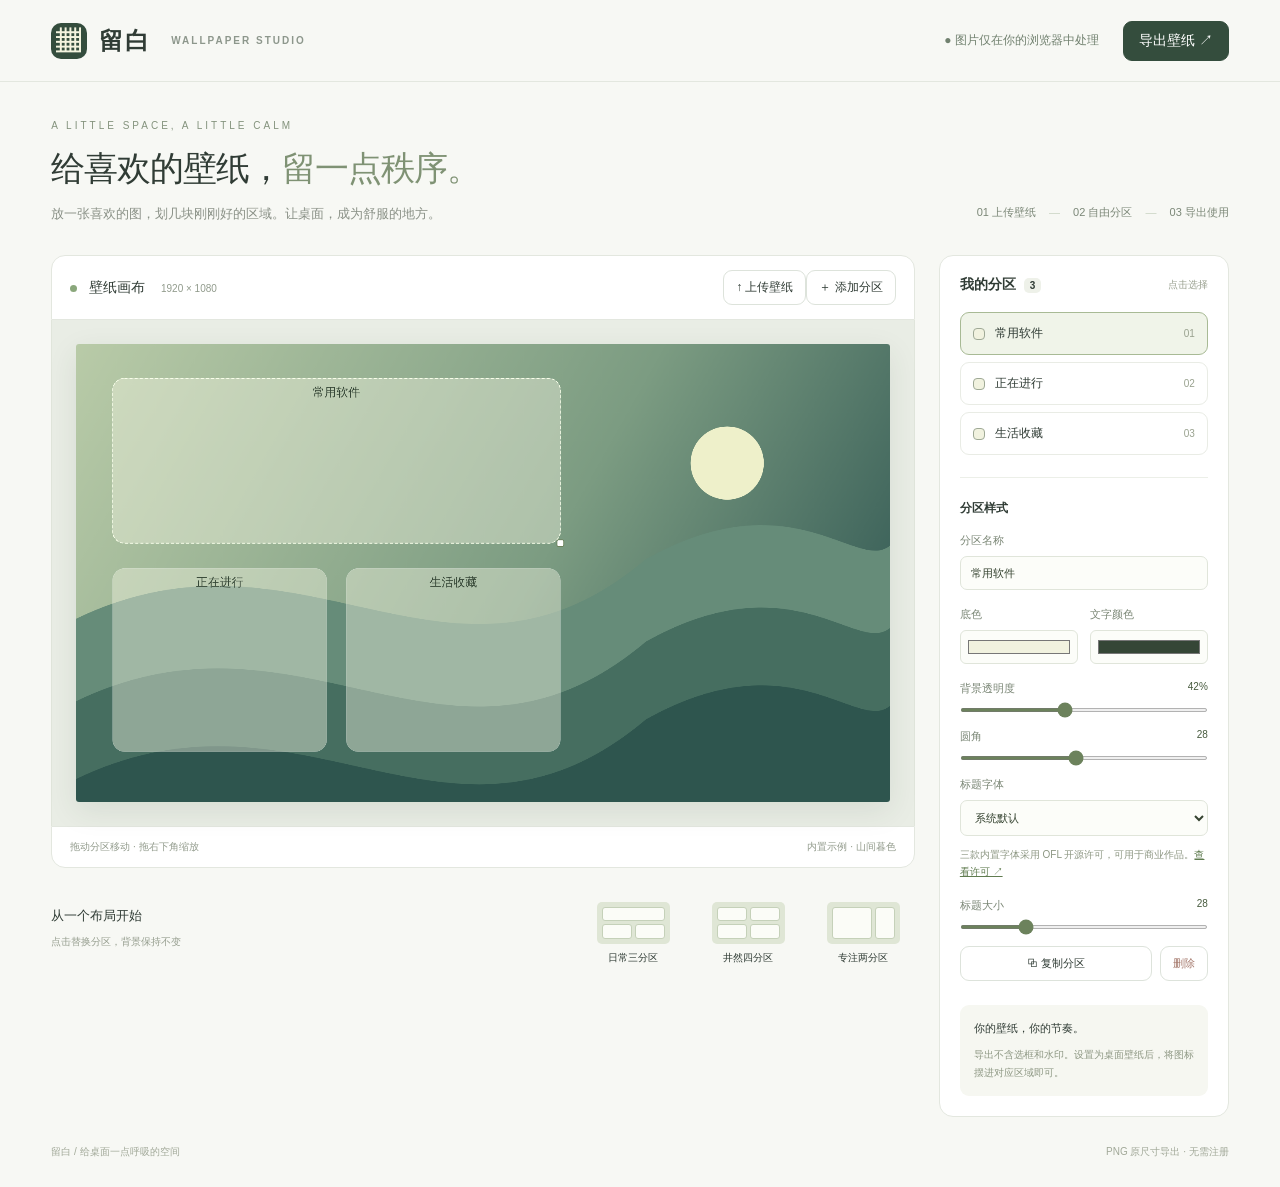
==== site/index.html @ 73956ea3 "Open source the standalone wallpaper zone editor" ====
<!doctype html>
<html lang="zh-CN"><head><meta charset="UTF-8"><meta name="viewport" content="width=device-width,initial-scale=1"><title>留白 · 壁纸分区工坊</title><link rel="stylesheet" href="style.css?v=20260911"></head>
<body><header><a class="brand" href="./"><span class="logo">▦</span> 留白 <small>WALLPAPER STUDIO</small></a><span class="local">● 图片仅在你的浏览器中处理</span><button id="export" class="primary">导出壁纸 ↗</button></header>
<main><section class="intro"><div><p class="eyebrow">A LITTLE SPACE, A LITTLE CALM</p><h1>给喜欢的壁纸，<em>留一点秩序。</em></h1><p>放一张喜欢的图，划几块刚刚好的区域。让桌面，成为舒服的地方。</p></div><span class="step">01 上传壁纸 <i>—</i> 02 自由分区 <i>—</i> 03 导出使用</span></section>
<div class="workspace"><section class="editor"><div class="toolbar"><div><span class="dot"></span> 壁纸画布 <small id="dimensions"></small></div><div><button id="upload">↑ 上传壁纸</button><button id="add">＋ 添加分区</button></div></div><input id="file" type="file" accept="image/png,image/jpeg,image/webp" hidden><div id="stage"><canvas id="canvas" tabindex="0" aria-label="壁纸编辑画布，可拖动分区，拖右下角调整大小"></canvas></div><div class="canvas-footer"><span>拖动分区移动 · 拖右下角缩放</span><span id="imageName">内置示例 · 山间暮色</span></div><div class="templates"><div><strong>从一个布局开始</strong><p>点击替换分区，背景保持不变</p></div><button data-layout="three"><span class="mini three"><i></i><i></i><i></i></span>日常三分区</button><button data-layout="four"><span class="mini four"><i></i><i></i><i></i><i></i></span>井然四分区</button><button data-layout="focus"><span class="mini focus"><i></i><i></i></span>专注两分区</button></div></section>
<aside><div class="panel-head"><h2>我的分区 <span id="count"></span></h2><span>点击选择</span></div><div id="zones"></div><div id="properties"><div class="divider"></div><h3>分区样式</h3><label>分区名称<input id="title" maxlength="32" placeholder="例如：正在进行"></label><div class="two"><label>底色<input id="color" type="color"></label><label>文字颜色<input id="textColor" type="color"></label></div><label class="range-label">背景透明度 <output id="opacityValue"></output><input id="opacity" type="range" min="0" max="100"></label><label class="range-label">圆角 <output id="radiusValue"></output><input id="radius" type="range" min="0" max="60"></label><label>标题字体<select id="family"><option value="system">系统默认</option><option value="xiaowei">站酷小薇体 · 文艺</option><option value="kuaile">站酷快乐体 · 活泼</option><option value="mashan">马善政楷书 · 书写</option></select></label><p class="font-license">三款内置字体采用 OFL 开源许可，可用于商业作品。<a href="fonts/licenses.html" target="_blank" rel="noopener">查看许可 ↗</a></p><label class="range-label">标题大小 <output id="fontValue"></output><input id="font" type="range" min="16" max="64"></label><div class="actions"><button id="duplicate">⧉ 复制分区</button><button id="delete" class="danger">删除</button></div></div><div id="empty" hidden>添加一个分区，开始设计你的桌面。</div><div class="note"><strong>你的壁纸，你的节奏。</strong><p>导出不含选框和水印。设置为桌面壁纸后，将图标摆进对应区域即可。</p></div></aside></div><footer><span>留白 / 给桌面一点呼吸的空间</span><span>PNG 原尺寸导出 · 无需注册</span></footer></main><div id="toast" role="status"></div><script src="app.js?v=20260911"></script></body></html>
---- site/style.css ----
*{box-sizing:border-box}body{margin:0;color:#303c35;background:#f7f8f4;font:14px -apple-system,BlinkMacSystemFont,"Segoe UI","PingFang SC",sans-serif}button,input{font:inherit}button{cursor:pointer;border:1px solid #dde3db;background:white;border-radius:9px;padding:10px 15px;color:inherit;transition:background .15s}button:hover{background:#eaf0e7}button:focus-visible,input:focus-visible,canvas:focus-visible{outline:3px solid #91ad7a;outline-offset:3px}.primary{background:#344d3d;color:white;border-color:#344d3d}.primary:hover{background:#47664f}header{height:82px;border-bottom:1px solid #e3e7df;display:flex;align-items:center;padding:0 4%;gap:24px}.brand{color:inherit;text-decoration:none;display:flex;align-items:center;gap:12px;font-size:24px;font-weight:650;letter-spacing:2px}.logo{display:grid;place-items:center;background:#344d3d;color:#f4f4df;width:36px;height:36px;border-radius:10px}.brand small{font-size:10px;letter-spacing:2px;color:#8d978c;margin-left:8px}.local{margin-left:auto;color:#71816f;font-size:12px}main{max-width:1600px;margin:auto;padding:38px 4% 0}.intro{display:flex;justify-content:space-between;align-items:end;gap:24px;margin-bottom:32px}.eyebrow{font-size:10px;letter-spacing:3px;color:#84937d;margin:0 0 15px}h1{font-weight:550;font-size:34px;letter-spacing:-1px;margin:0 0 12px}h1 em{font-style:normal;color:#7f9274}.intro p:not(.eyebrow){color:#8a9187;font-size:13px;margin-bottom:0}.step{color:#7b8777;font-size:11px;white-space:nowrap;padding-bottom:3px}.step i{font-style:normal;color:#c9d2c1;margin:0 10px}.workspace{display:grid;grid-template-columns:minmax(0,1fr) 290px;gap:24px;align-items:start}.editor{min-width:0}.toolbar{display:flex;justify-content:space-between;align-items:center;background:#fff;border:1px solid #e3e7df;border-radius:14px 14px 0 0;padding:14px 18px;gap:12px}.toolbar button{padding:8px 12px;font-size:12px}.toolbar small{font-size:10px;color:#919b8c;margin-left:12px}.dot{display:inline-block;background:#8aa77b;width:7px;height:7px;border-radius:50%;margin-right:8px}#stage{background:#e9ede5;padding:24px;min-height:250px;display:grid;place-items:center;border-left:1px solid #e0e5db;border-right:1px solid #e0e5db}canvas{max-width:100%;max-height:62vh;object-fit:contain;box-shadow:0 9px 30px #2d432d18;touch-action:none;display:block;border-radius:3px}.canvas-footer{display:flex;justify-content:space-between;gap:14px;background:white;padding:13px 18px;border:1px solid #e3e7df;border-radius:0 0 14px 14px;font-size:10px;color:#929b8c}.templates{display:flex;align-items:center;gap:12px;margin-top:23px}.templates>div{margin-right:auto}.templates strong{font-size:13px;font-weight:550}.templates p{font-size:10px;color:#969e8f}.templates button{padding:10px 14px;font-size:10px;background:transparent;border-color:transparent}.templates button:hover{background:#edf0e8;border-color:#d5dfcc}.mini{display:grid;width:73px;height:42px;gap:3px;margin:0 auto 7px;background:#dfe6d5;padding:5px;border-radius:5px;grid-template-columns:1fr 1fr}.mini i{background:#fbfcf7;border:1px solid #c5d1b9;border-radius:3px}.three i:first-child{grid-column:span 2}.focus{grid-template-columns:2fr 1fr}aside{border:1px solid #e3e7df;border-radius:14px;background:#fff;padding:20px}.panel-head{display:flex;align-items:center;justify-content:space-between;margin-bottom:18px}h2{font-size:14px;margin:0}#count{background:#eef1e9;padding:2px 6px;border-radius:5px;font-size:10px;margin-left:4px}.panel-head>span{font-size:10px;color:#99a08f}#zones{display:grid;gap:7px}.zone-item{display:flex;align-items:center;width:100%;text-align:left;font-size:12px;padding:12px;border-color:#e9ece5;gap:10px}.zone-item.active{background:#f0f4e9;border-color:#a8ba95}.zone-item .swatch{width:12px;height:12px;border:1px solid #9fa996;border-radius:4px;flex-shrink:0}.zone-item .name{overflow:hidden;text-overflow:ellipsis;white-space:nowrap}.zone-item .num{margin-left:auto;color:#99a28f;font-size:10px}.divider{height:1px;background:#ecefe8;margin:22px 0}h3{font-size:12px;font-weight:600;margin:0 0 16px}label{display:block;font-size:11px;color:#7b8776;margin-bottom:17px}input[type=text],input:not([type]){width:100%;border:1px solid #e0e5da;padding:10px;border-radius:7px;display:block;margin-top:8px;color:#354330;background:#fcfdf9}.two{display:grid;grid-template-columns:1fr 1fr;gap:12px}input[type=color]{display:block;width:100%;height:34px;border:1px solid #e0e5da;background:#fcfdf9;padding:5px;border-radius:6px;margin-top:8px}input[type=range]{width:100%;display:block;margin:12px 0 0;accent-color:#6c825c;height:4px}output{float:right;font-size:10px;color:#45593c}.actions{display:flex;gap:8px}.actions button{font-size:11px;padding:9px 12px}.actions button:first-child{flex:1}.danger{color:#a37669}.note{background:#f6f7f1;padding:14px;border-radius:9px;margin-top:24px}.note strong{font-size:11px;font-weight:550}.note p{font-size:10px;line-height:1.8;color:#8d9783;margin-bottom:0}footer{display:flex;justify-content:space-between;color:#a1a898;font-size:10px;padding:28px 0}#toast{position:fixed;bottom:28px;left:50%;transform:translateX(-50%);background:#344d3d;color:white;padding:12px 20px;border-radius:10px;display:none;z-index:10}#empty{padding:20px 0;color:#899481;font-size:12px}@media(max-width:1000px){.step,.brand small{display:none}.workspace{grid-template-columns:minmax(0,1fr) 250px}main{padding:28px 3%}.templates{flex-wrap:wrap}.templates>div{width:100%}h1{font-size:28px}}@media(max-width:720px){header{height:70px;padding:0 5%}.local{display:none}header .primary{margin-left:auto}.workspace{grid-template-columns:1fr}.intro{margin-bottom:24px}h1{font-size:25px}.intro p:not(.eyebrow){line-height:1.8}#stage{padding:12px;min-height:180px}.toolbar{padding:12px}.toolbar small{display:none}.toolbar button{padding:8px}.canvas-footer{font-size:9px}.templates{margin-bottom:8px}aside{padding:18px}.note{margin-top:18px}footer{gap:20px;line-height:1.8}}

select{width:100%;margin-top:8px;padding:10px;border:1px solid #e0e5da;border-radius:7px;background:#fcfdf9;color:#354330;font:inherit}.font-license{font-size:10px;line-height:1.7;color:#8d9783;margin:-7px 0 18px}.font-license a{color:#607c50}select:focus-visible{outline:3px solid #91ad7a;outline-offset:3px}
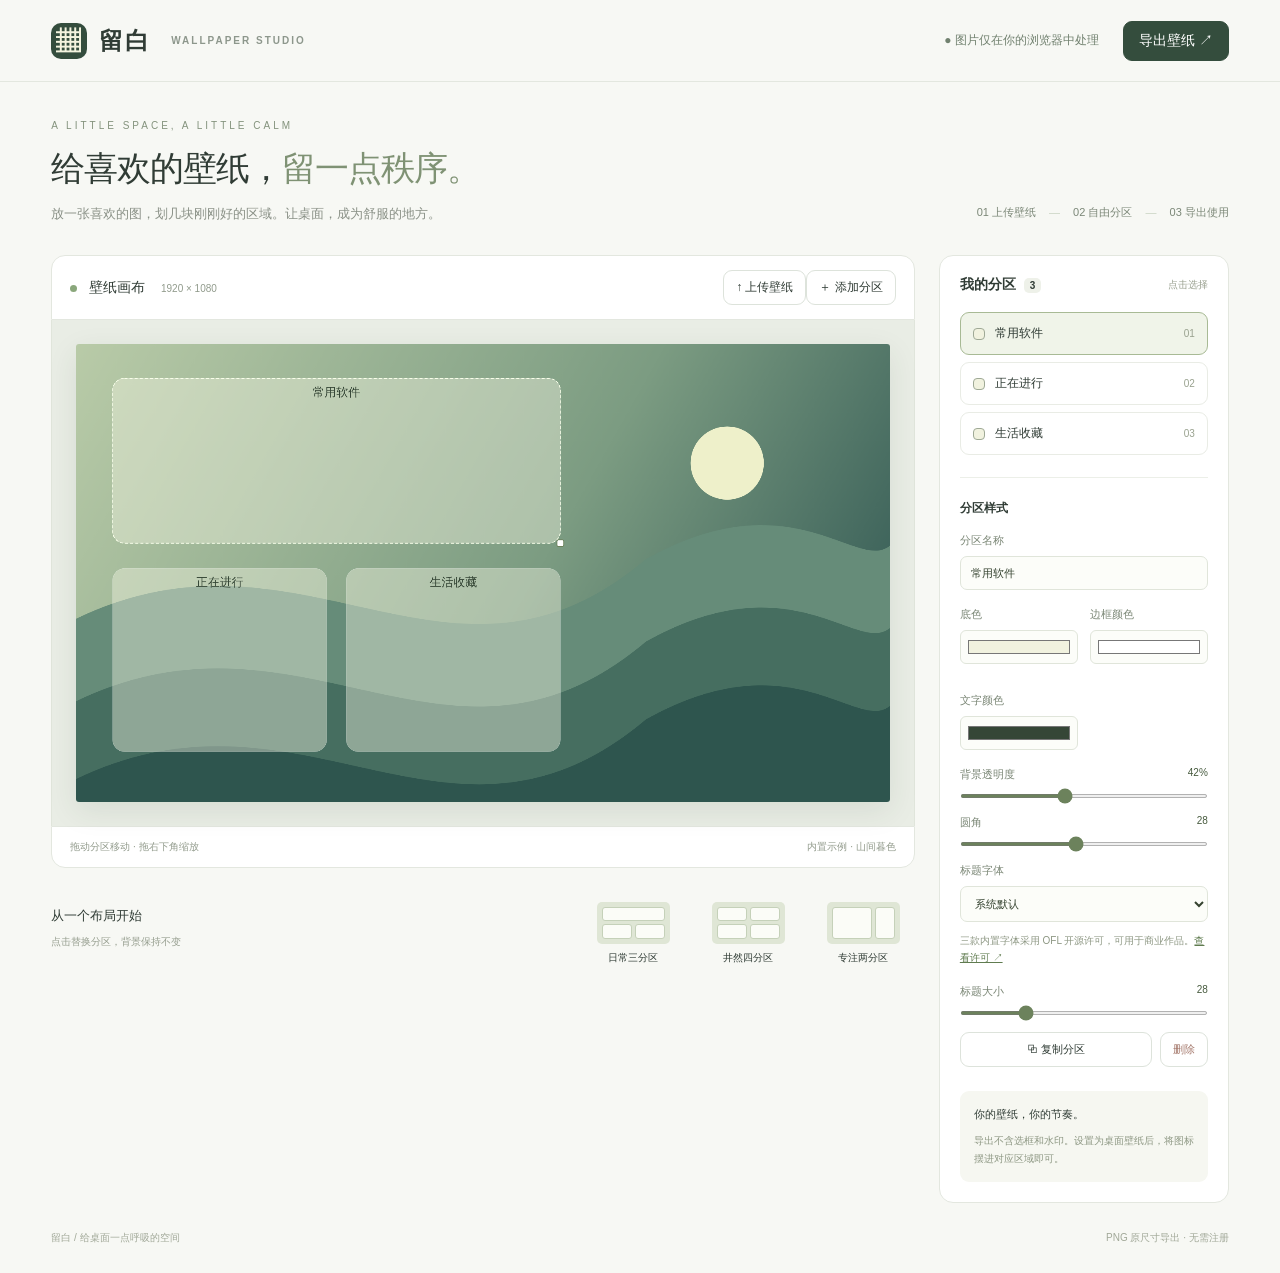
==== commit 59c7b47d: "Match zone colors to uploaded wallpapers" ====
--- a/site/index.html
+++ b/site/index.html
@@ -3,4 +3,4 @@
 <body><header><a class="brand" href="./"><span class="logo">▦</span> 留白 <small>WALLPAPER STUDIO</small></a><span class="local">● 图片仅在你的浏览器中处理</span><button id="export" class="primary">导出壁纸 ↗</button></header>
 <main><section class="intro"><div><p class="eyebrow">A LITTLE SPACE, A LITTLE CALM</p><h1>给喜欢的壁纸，<em>留一点秩序。</em></h1><p>放一张喜欢的图，划几块刚刚好的区域。让桌面，成为舒服的地方。</p></div><span class="step">01 上传壁纸 <i>—</i> 02 自由分区 <i>—</i> 03 导出使用</span></section>
 <div class="workspace"><section class="editor"><div class="toolbar"><div><span class="dot"></span> 壁纸画布 <small id="dimensions"></small></div><div><button id="upload">↑ 上传壁纸</button><button id="add">＋ 添加分区</button></div></div><input id="file" type="file" accept="image/png,image/jpeg,image/webp" hidden><div id="stage"><canvas id="canvas" tabindex="0" aria-label="壁纸编辑画布，可拖动分区，拖右下角调整大小"></canvas></div><div class="canvas-footer"><span>拖动分区移动 · 拖右下角缩放</span><span id="imageName">内置示例 · 山间暮色</span></div><div class="templates"><div><strong>从一个布局开始</strong><p>点击替换分区，背景保持不变</p></div><button data-layout="three"><span class="mini three"><i></i><i></i><i></i></span>日常三分区</button><button data-layout="four"><span class="mini four"><i></i><i></i><i></i><i></i></span>井然四分区</button><button data-layout="focus"><span class="mini focus"><i></i><i></i></span>专注两分区</button></div></section>
-<aside><div class="panel-head"><h2>我的分区 <span id="count"></span></h2><span>点击选择</span></div><div id="zones"></div><div id="properties"><div class="divider"></div><h3>分区样式</h3><label>分区名称<input id="title" maxlength="32" placeholder="例如：正在进行"></label><div class="two"><label>底色<input id="color" type="color"></label><label>文字颜色<input id="textColor" type="color"></label></div><label class="range-label">背景透明度 <output id="opacityValue"></output><input id="opacity" type="range" min="0" max="100"></label><label class="range-label">圆角 <output id="radiusValue"></output><input id="radius" type="range" min="0" max="60"></label><label>标题字体<select id="family"><option value="system">系统默认</option><option value="xiaowei">站酷小薇体 · 文艺</option><option value="kuaile">站酷快乐体 · 活泼</option><option value="mashan">马善政楷书 · 书写</option></select></label><p class="font-license">三款内置字体采用 OFL 开源许可，可用于商业作品。<a href="fonts/licenses.html" target="_blank" rel="noopener">查看许可 ↗</a></p><label class="range-label">标题大小 <output id="fontValue"></output><input id="font" type="range" min="16" max="64"></label><div class="actions"><button id="duplicate">⧉ 复制分区</button><button id="delete" class="danger">删除</button></div></div><div id="empty" hidden>添加一个分区，开始设计你的桌面。</div><div class="note"><strong>你的壁纸，你的节奏。</strong><p>导出不含选框和水印。设置为桌面壁纸后，将图标摆进对应区域即可。</p></div></aside></div><footer><span>留白 / 给桌面一点呼吸的空间</span><span>PNG 原尺寸导出 · 无需注册</span></footer></main><div id="toast" role="status"></div><script src="app.js?v=20260911"></script></body></html>
+<aside><div class="panel-head"><h2>我的分区 <span id="count"></span></h2><span>点击选择</span></div><div id="zones"></div><div id="properties"><div class="divider"></div><h3>分区样式</h3><label>分区名称<input id="title" maxlength="32" placeholder="例如：正在进行"></label><div class="two"><label>底色<input id="color" type="color"></label><label>边框颜色<input id="borderColor" type="color"></label><label>文字颜色<input id="textColor" type="color"></label></div><label class="range-label">背景透明度 <output id="opacityValue"></output><input id="opacity" type="range" min="0" max="100"></label><label class="range-label">圆角 <output id="radiusValue"></output><input id="radius" type="range" min="0" max="60"></label><label>标题字体<select id="family"><option value="system">系统默认</option><option value="xiaowei">站酷小薇体 · 文艺</option><option value="kuaile">站酷快乐体 · 活泼</option><option value="mashan">马善政楷书 · 书写</option></select></label><p class="font-license">三款内置字体采用 OFL 开源许可，可用于商业作品。<a href="fonts/licenses.html" target="_blank" rel="noopener">查看许可 ↗</a></p><label class="range-label">标题大小 <output id="fontValue"></output><input id="font" type="range" min="16" max="64"></label><div class="actions"><button id="duplicate">⧉ 复制分区</button><button id="delete" class="danger">删除</button></div></div><div id="empty" hidden>添加一个分区，开始设计你的桌面。</div><div class="note"><strong>你的壁纸，你的节奏。</strong><p>导出不含选框和水印。设置为桌面壁纸后，将图标摆进对应区域即可。</p></div></aside></div><footer><span>留白 / 给桌面一点呼吸的空间</span><span>PNG 原尺寸导出 · 无需注册</span></footer></main><div id="toast" role="status"></div><script src="palette.js?v=20260913-colors1"></script><script src="app.js?v=20260913-colors1"></script></body></html>
